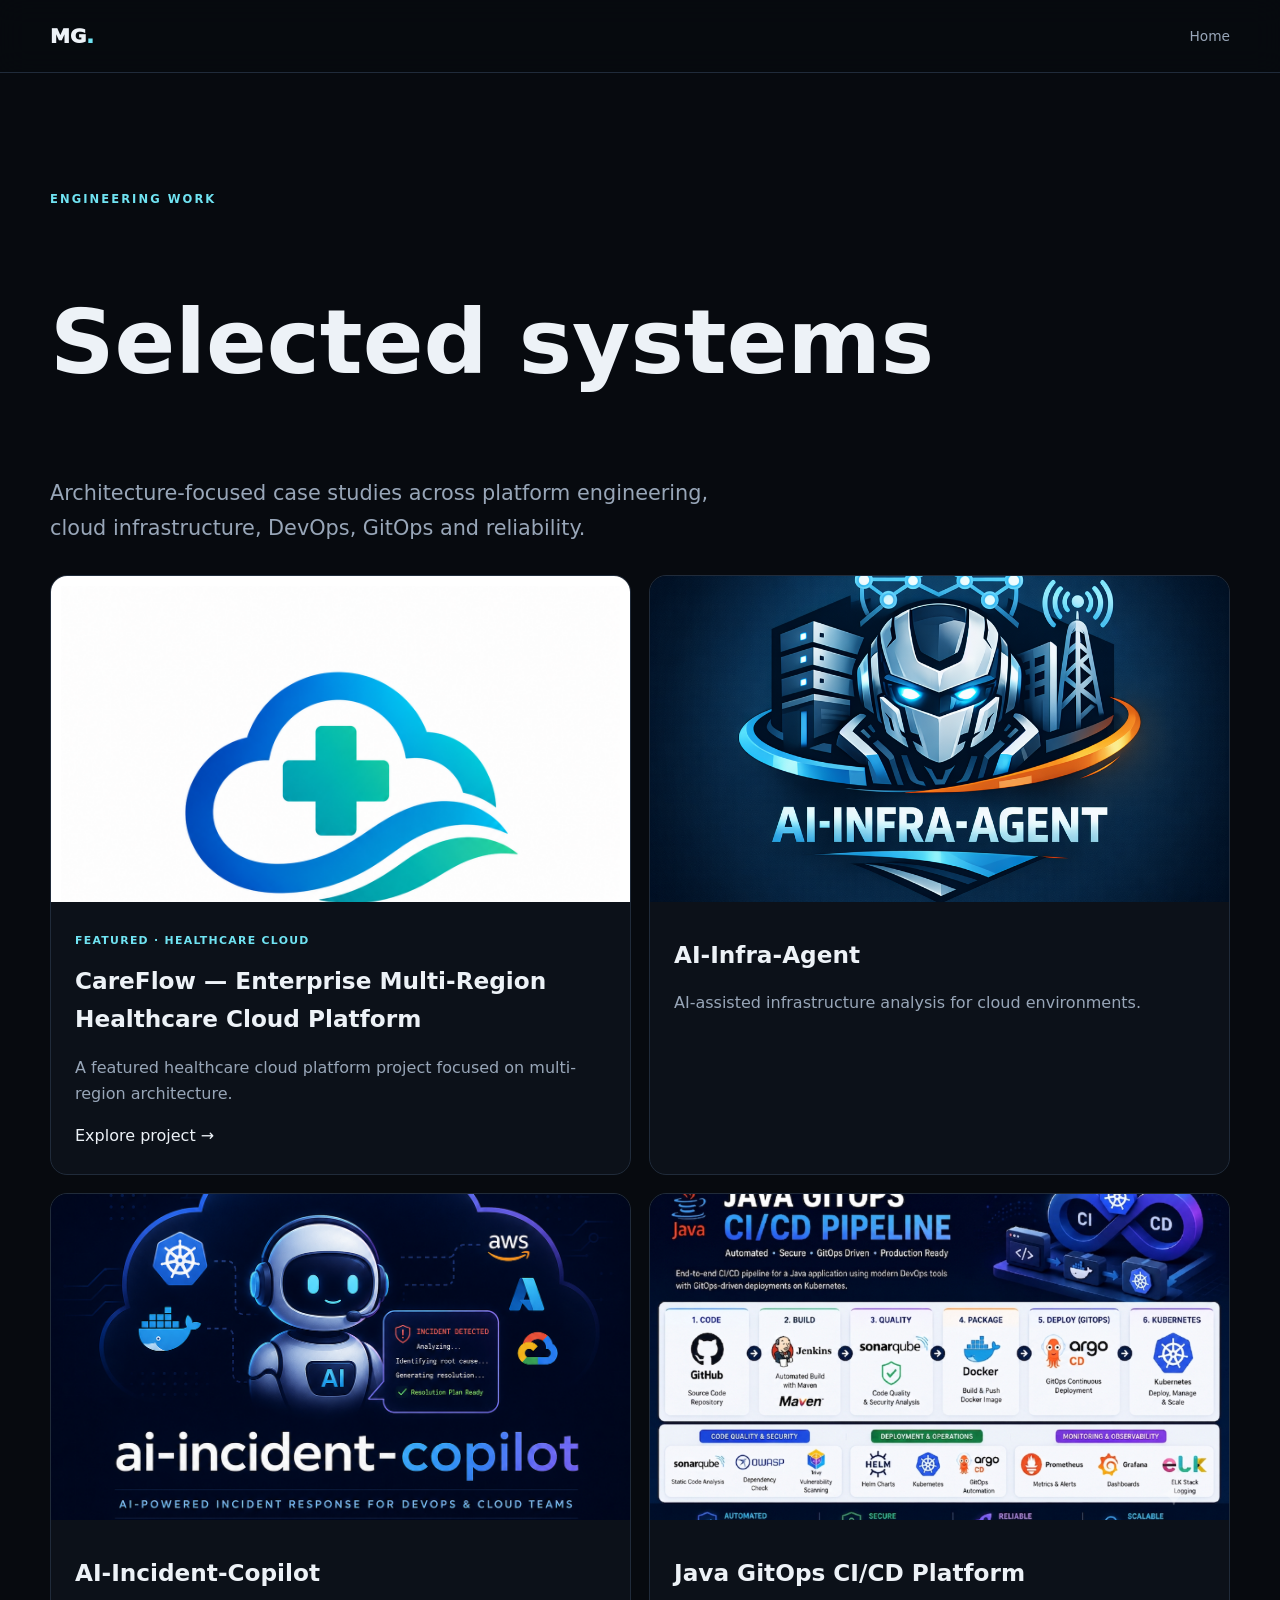
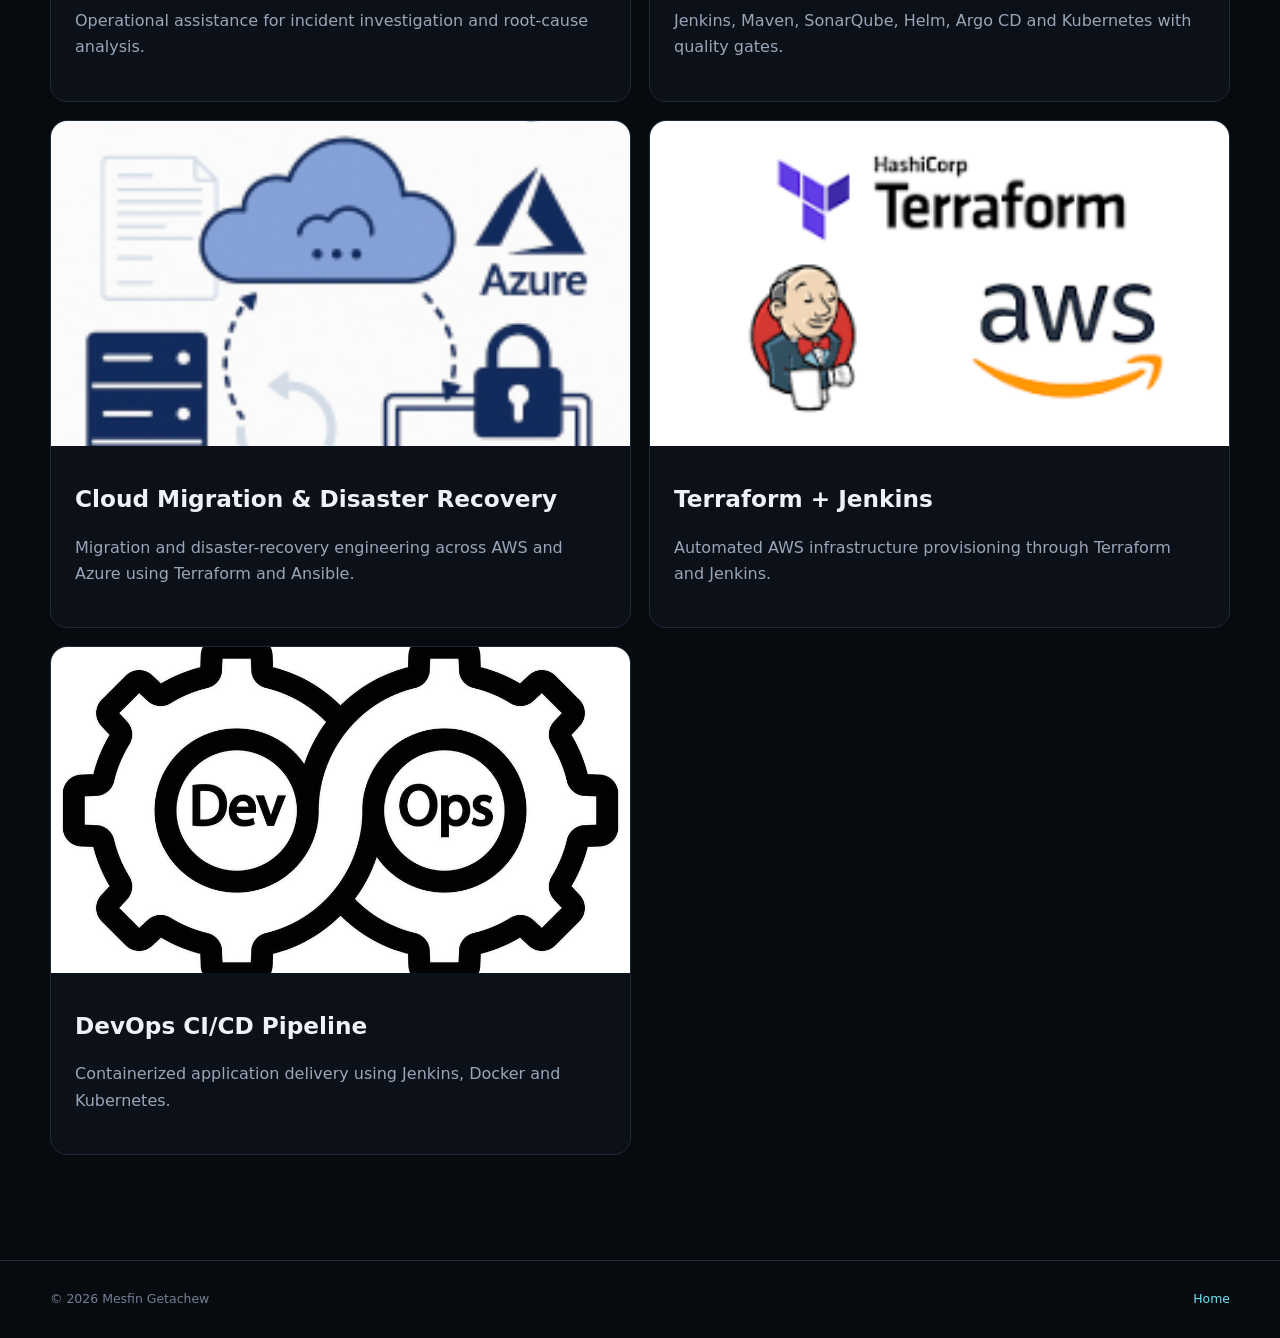
==== projects/index.html @ ab144a78 "Updated Portfolio" ====
<!doctype html><html lang="en"><head><meta charset="utf-8"><meta name="viewport" content="width=device-width,initial-scale=1"><title>Engineering Work | Mesfin Getachew</title><link rel="stylesheet" href="../assets/css/main.css"></head><body><header><div class="shell nav-wrap"><a class="brand" href="../index.html">MG<span>.</span></a><nav style="display:flex"><a href="../index.html">Home</a></nav></div></header><main class="section"><div class="shell"><p class="eyebrow">ENGINEERING WORK</p><h1 style="font-size:clamp(3rem,7vw,6rem)">Selected systems</h1><p class="lede">Architecture-focused case studies across platform engineering, cloud infrastructure, DevOps, GitOps and reliability.</p><div class="work-grid"><a class="work" href="careflow.html"><div class="work-img" style="background:#fff;display:grid;place-items:center;padding:10px"><img src="../assets/images/careflow-logo.png" alt="CareFlow healthcare cloud platform logo" style="object-fit:contain"></div><div class="work-body"><small>FEATURED · HEALTHCARE CLOUD</small><h3>CareFlow — Enterprise Multi-Region Healthcare Cloud Platform</h3><p>A featured healthcare cloud platform project focused on multi-region architecture.</p><span>Explore project →</span></div></a><a class="work" href="ai-infra-agent.html"><div class="work-img"><img src="../assets/images/ai-infra-agent.png" alt="AI-Infra-Agent"></div><div class="work-body"><h3>AI-Infra-Agent</h3><p>AI-assisted infrastructure analysis for cloud environments.</p></div></a><a class="work" href="ai-incident-copilot.html"><div class="work-img"><img src="../assets/images/ai-incident-copilot.png" alt="AI-Incident-Copilot"></div><div class="work-body"><h3>AI-Incident-Copilot</h3><p>Operational assistance for incident investigation and root-cause analysis.</p></div></a><a class="work" href="java-gitops.html"><div class="work-img"><img src="../assets/images/java-gitops-pipeline.png" alt="Java GitOps CI/CD Platform"></div><div class="work-body"><h3>Java GitOps CI/CD Platform</h3><p>Jenkins, Maven, SonarQube, Helm, Argo CD and Kubernetes with quality gates.</p></div></a><a class="work" href="cloud-migration-dr.html"><div class="work-img"><img src="../assets/images/cloud-migration.png" alt="Cloud Migration & Disaster Recovery"></div><div class="work-body"><h3>Cloud Migration & Disaster Recovery</h3><p>Migration and disaster-recovery engineering across AWS and Azure using Terraform and Ansible.</p></div></a><a class="work" href="terraform-jenkins.html"><div class="work-img"><img src="../assets/images/terraform-jenkins.png" alt="Terraform + Jenkins"></div><div class="work-body"><h3>Terraform + Jenkins</h3><p>Automated AWS infrastructure provisioning through Terraform and Jenkins.</p></div></a><a class="work" href="devops-cicd.html"><div class="work-img"><img src="../assets/images/devops-project.png" alt="DevOps CI/CD Pipeline"></div><div class="work-body"><h3>DevOps CI/CD Pipeline</h3><p>Containerized application delivery using Jenkins, Docker and Kubernetes.</p></div></a></div></div></main><footer><div class="shell"><span>© <span id="year"></span> Mesfin Getachew</span><a href="../index.html">Home</a></div></footer><script>document.getElementById('year').textContent=new Date().getFullYear()</script></body></html>
---- assets/css/main.css ----
*{box-sizing:border-box}html{scroll-behavior:smooth}body{margin:0;background:#070a0f;color:#edf2f7;font:16px/1.65 Inter,system-ui,sans-serif}a{color:inherit;text-decoration:none}.shell{width:min(1180px,calc(100% - 48px));margin:auto}.dark{background:#090e15;border-block:1px solid #131d29}header{position:sticky;top:0;z-index:10;background:rgba(7,10,15,.9);backdrop-filter:blur(14px);border-bottom:1px solid #202b3a}.nav-wrap{height:72px;display:flex;align-items:center;justify-content:space-between}.brand{font-weight:950;font-size:1.25rem}.brand span,.eyebrow,.work-body>a{color:#70e3f2}nav{display:flex;gap:25px;color:#98a6b8;font-size:.86rem}nav a:hover{color:#edf2f7}.menu{display:none;background:none;border:0;color:#fff;font-size:1.4rem}.hero{padding:105px 0 90px;background:radial-gradient(circle at 75% 30%,#70e3f218,transparent 33%)}.hero-grid{display:grid;grid-template-columns:1.1fr .9fr;gap:80px;align-items:center}.eyebrow{font-size:.72rem;letter-spacing:.18em;font-weight:900}.hero h1{font-size:clamp(3.5rem,7vw,6.6rem);line-height:.93;letter-spacing:-.065em;margin:17px 0 28px}.hero h1 em{color:#70e3f2;font-style:normal}.lede{font-size:1.3rem;color:#98a6b8;max-width:700px}.actions{display:flex;gap:10px;flex-wrap:wrap;margin:30px 0}.btn{display:inline-flex;padding:11px 16px;border:1px solid #202b3a;border-radius:10px;font-weight:850;font-size:.88rem}.btn:hover{border-color:#70e3f2;color:#70e3f2}.btn.primary{background:#70e3f2;color:#071015;border-color:#70e3f2}.chips,.tags{display:flex;flex-wrap:wrap;gap:7px}.chips span,.tags i{font-style:normal;font-size:.72rem;color:#98a6b8;border:1px solid #202b3a;border-radius:999px;padding:4px 9px}.hero-card{background:#0c1119;border:1px solid #202b3a;border-radius:22px;padding:18px}.portrait{aspect-ratio:1.4;background:#101722;border-radius:14px;overflow:hidden;display:grid;place-items:center}.portrait img{width:100%;height:100%;object-fit:cover}.terminal{margin-top:15px;background:#06090d;border:1px solid #202b3a;border-radius:11px;overflow:hidden;color:#718096;font-size:.7rem;padding:10px 13px}.terminal pre{color:#cbd5e1;overflow:auto;margin:12px 0 0}.proof{border-block:1px solid #202b3a;background:#090e15}.proof-grid{display:grid;grid-template-columns:repeat(4,1fr)}.proof-grid div{padding:22px 18px;border-right:1px solid #202b3a}.proof-grid strong{display:block;color:#70e3f2;font-size:1.35rem}.proof-grid span{color:#98a6b8;font-size:.76rem}.section{padding:105px 0}.section h2{font-size:clamp(2.3rem,4vw,3.7rem);line-height:1.03;letter-spacing:-.045em;margin:10px 0 35px}.split{display:grid;grid-template-columns:.95fr 1.05fr;gap:90px}.copy{color:#98a6b8}.lead{font-size:1.3rem;color:#edf2f7}.cap-grid{display:grid;grid-template-columns:repeat(3,1fr);gap:1px;background:#202b3a}.cap-grid article{background:#0c1119;padding:28px;min-height:210px}.cap-grid small,.credentials small,.work-body>small{color:#70e3f2;font-weight:900;letter-spacing:.12em;font-size:.68rem}.cap-grid h3{margin:20px 0 5px}.cap-grid p{margin:0}.cap-grid span{display:block;color:#98a6b8;font-size:.82rem;margin-top:12px}.title-row{display:flex;justify-content:space-between;align-items:end;gap:30px}.filters{display:flex;gap:7px;flex-wrap:wrap}.filters button{border:1px solid #202b3a;background:transparent;color:#98a6b8;border-radius:999px;padding:7px 12px;cursor:pointer}.filters button.active,.filters button:hover{background:#70e3f2;color:#071015;border-color:#70e3f2}.work-grid{display:grid;grid-template-columns:repeat(2,1fr);gap:18px;margin-top:30px}.work{background:#0c1119;border:1px solid #202b3a;border-radius:17px;overflow:hidden}.work-img{display:block;aspect-ratio:16/9;background:#0a1018;overflow:hidden}.work-img img{width:100%;height:100%;object-fit:cover;transition:.3s}.work-img:hover img{transform:scale(1.025)}.work-body{padding:24px}.work-body h3{font-size:1.45rem;margin:10px 0 7px}.work-body p{color:#98a6b8}.work-body>a{font-size:.84rem;font-weight:850}.note{color:#68778a;font-size:.74rem;margin-top:17px}.timeline{border-left:1px solid #202b3a}.timeline article{display:grid;grid-template-columns:190px 1fr;gap:45px;padding:0 0 55px 32px;position:relative}.timeline article:before{content:"";position:absolute;left:-5px;top:8px;width:9px;height:9px;border-radius:50%;background:#70e3f2}.timeline time{color:#70e3f2;font-size:.76rem;font-weight:850}.timeline h3{margin:0}.muted,.timeline li{color:#98a6b8}.credentials{display:grid;grid-template-columns:repeat(4,1fr);gap:14px}.credentials article{padding:22px;border:1px solid #202b3a;background:#0c1119;border-radius:13px}.credentials h3{font-size:1rem}.credentials p{color:#98a6b8;font-size:.83rem}.training{margin-top:15px;padding:16px 18px;border:1px solid #202b3a;border-radius:12px;color:#98a6b8;font-size:.83rem}.contact{padding-top:50px}.contact-box{padding:48px;border:1px solid #202b3a;border-radius:20px;background:linear-gradient(135deg,#101c2a,#0b1119);display:flex;align-items:center;justify-content:space-between;gap:30px}footer{border-top:1px solid #202b3a;padding:28px 0;color:#718096;font-size:.78rem}footer .shell{display:flex;justify-content:space-between}footer a{color:#70e3f2}@media(max-width:900px){.hero-grid,.split{grid-template-columns:1fr}.cap-grid,.credentials{grid-template-columns:1fr 1fr}.proof-grid{grid-template-columns:1fr 1fr}.proof-grid div:nth-child(2){border-right:0}.timeline article{grid-template-columns:1fr;gap:7px}}@media(max-width:680px){.shell{width:calc(100% - 34px)}nav{display:none;position:absolute;top:72px;left:0;right:0;padding:18px;background:#080d14;flex-direction:column;border-bottom:1px solid #202b3a}.menu{display:block}.hero{padding:75px 0}.hero h1{font-size:3.2rem}.section{padding:78px 0}.cap-grid,.credentials,.work-grid{grid-template-columns:1fr}.title-row{display:block}.filters{margin-top:20px}.contact-box{align-items:flex-start;flex-direction:column}footer .shell{flex-direction:column}}
/* Final platform-engineering polish */
.principles{display:grid;grid-template-columns:repeat(3,minmax(0,1fr));gap:1px;background:#202b3a}
.principles article{background:#0c1119;padding:25px;min-height:170px}
.principles span{color:#70e3f2;font-size:.72rem;font-weight:800;letter-spacing:.12em}
.principles h3{margin:16px 0 8px}.principles p{color:#98a6b8;font-size:.9rem;margin:0}
.architecture{background:#090e15;border-block:1px solid #202b3a}
.flow{display:grid;grid-template-columns:1fr auto 1fr auto 1fr auto 1fr auto 1fr;align-items:center;gap:10px;margin:38px 0 20px}
.flow>div{min-height:115px;padding:16px;border:1px solid #202b3a;background:#0c1119;border-radius:12px;display:flex;flex-direction:column;justify-content:center}
.flow b{color:#70e3f2;font-size:.72rem}.flow strong{margin-top:8px}.flow span{color:#98a6b8;font-size:.78rem;margin-top:4px}.flow i{color:#70e3f2;font-style:normal}
@media(max-width:900px){.principles{grid-template-columns:repeat(2,minmax(0,1fr))}.flow{grid-template-columns:1fr;gap:8px}.flow i{display:none}}
@media(max-width:620px){.principles{grid-template-columns:1fr}}
.work[hidden]{display:none!important}
@media(max-width:760px){.nav-wrap{position:relative}.nav-wrap .menu{display:inline-flex}.nav-wrap nav{display:none;position:absolute;top:100%;left:0;right:0;z-index:50;padding:18px;background:#0c1119;border:1px solid #202b3a;flex-direction:column;gap:16px}.nav-wrap nav.open{display:flex}}
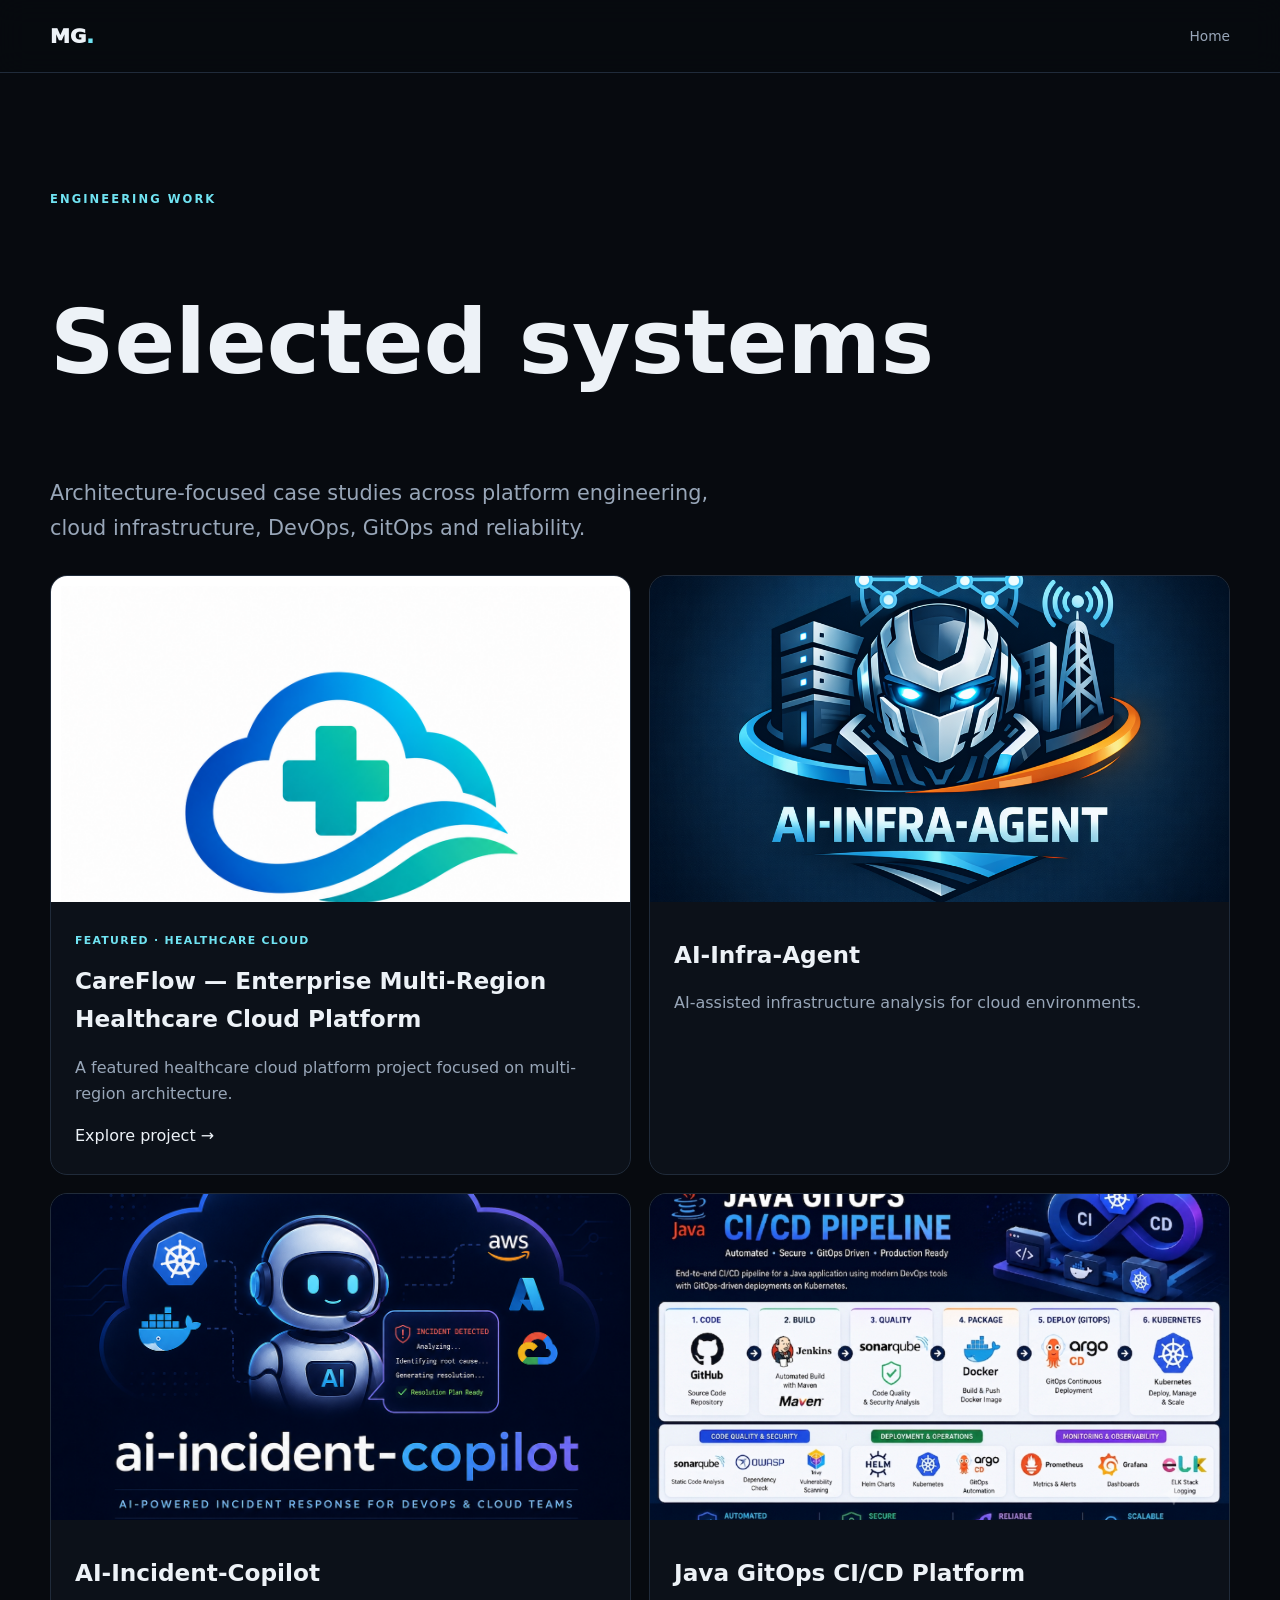
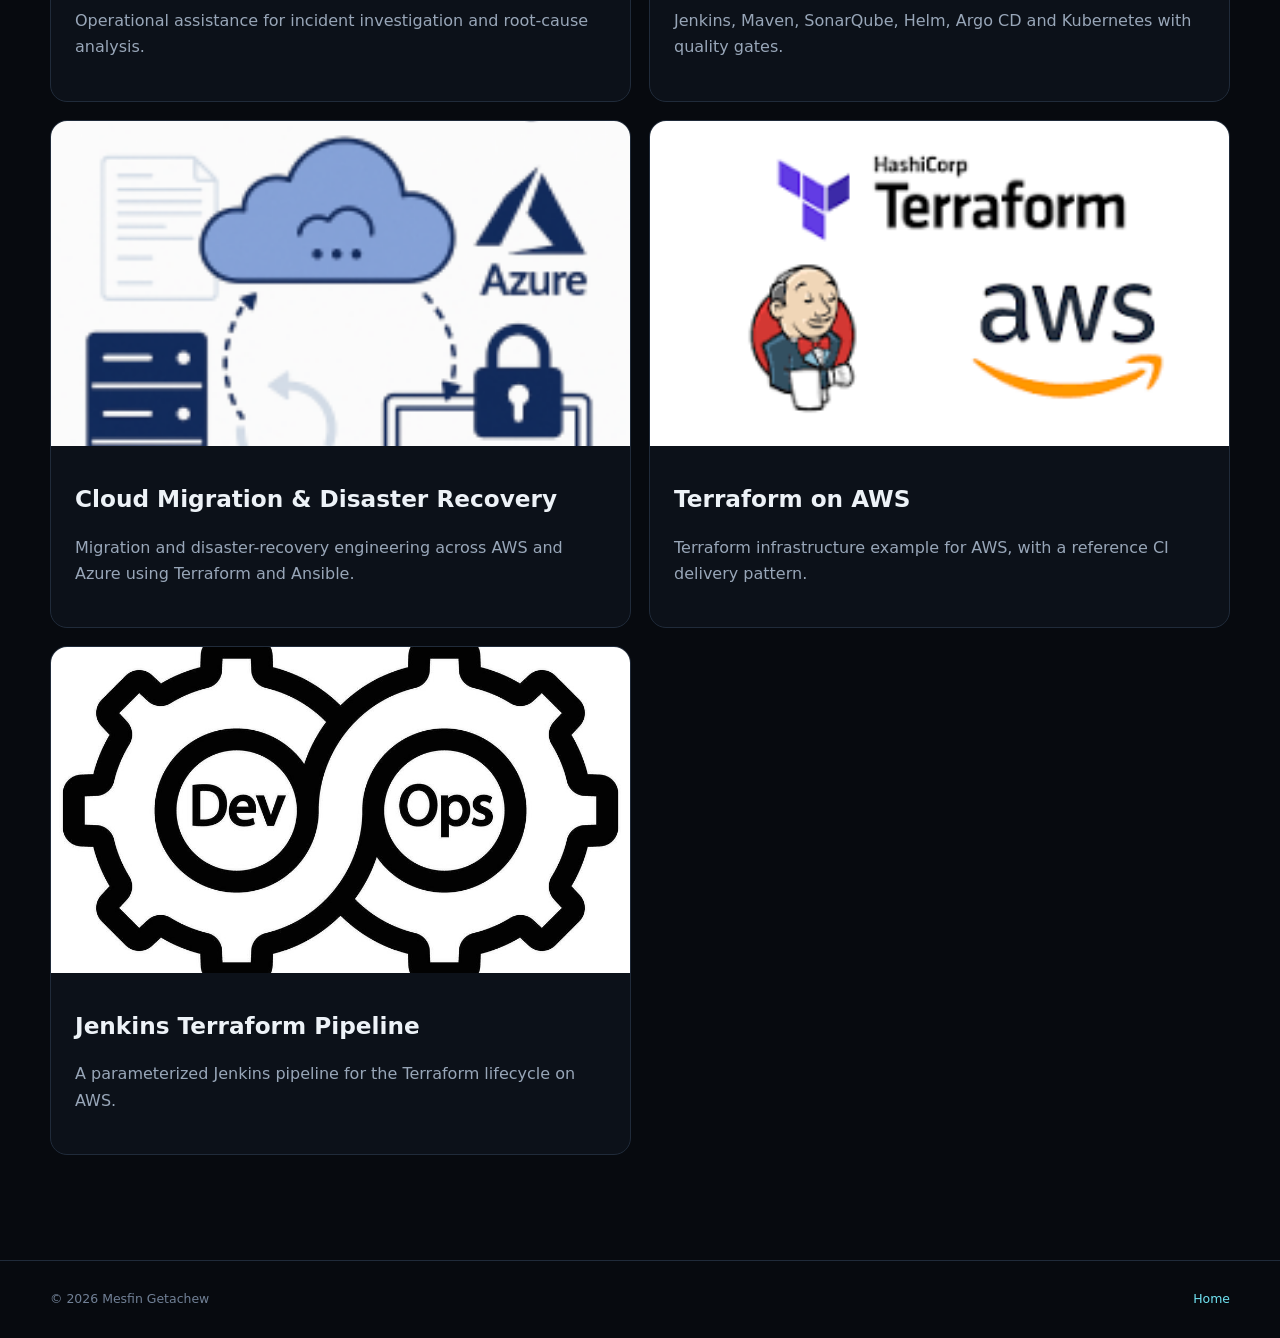
==== commit 1cfeb06a: "Rename Terraform and Jenkins projects to match what the source contains" ====
--- a/projects/index.html
+++ b/projects/index.html
@@ -1 +1 @@
-<!doctype html><html lang="en"><head><meta charset="utf-8"><meta name="viewport" content="width=device-width,initial-scale=1"><title>Engineering Work | Mesfin Getachew</title><link rel="stylesheet" href="../assets/css/main.css"></head><body><header><div class="shell nav-wrap"><a class="brand" href="../index.html">MG<span>.</span></a><nav style="display:flex"><a href="../index.html">Home</a></nav></div></header><main class="section"><div class="shell"><p class="eyebrow">ENGINEERING WORK</p><h1 style="font-size:clamp(3rem,7vw,6rem)">Selected systems</h1><p class="lede">Architecture-focused case studies across platform engineering, cloud infrastructure, DevOps, GitOps and reliability.</p><div class="work-grid"><a class="work" href="careflow.html"><div class="work-img" style="background:#fff;display:grid;place-items:center;padding:10px"><img src="../assets/images/careflow-logo.png" alt="CareFlow healthcare cloud platform logo" style="object-fit:contain"></div><div class="work-body"><small>FEATURED · HEALTHCARE CLOUD</small><h3>CareFlow — Enterprise Multi-Region Healthcare Cloud Platform</h3><p>A featured healthcare cloud platform project focused on multi-region architecture.</p><span>Explore project →</span></div></a><a class="work" href="ai-infra-agent.html"><div class="work-img"><img src="../assets/images/ai-infra-agent.png" alt="AI-Infra-Agent"></div><div class="work-body"><h3>AI-Infra-Agent</h3><p>AI-assisted infrastructure analysis for cloud environments.</p></div></a><a class="work" href="ai-incident-copilot.html"><div class="work-img"><img src="../assets/images/ai-incident-copilot.png" alt="AI-Incident-Copilot"></div><div class="work-body"><h3>AI-Incident-Copilot</h3><p>Operational assistance for incident investigation and root-cause analysis.</p></div></a><a class="work" href="java-gitops.html"><div class="work-img"><img src="../assets/images/java-gitops-pipeline.png" alt="Java GitOps CI/CD Platform"></div><div class="work-body"><h3>Java GitOps CI/CD Platform</h3><p>Jenkins, Maven, SonarQube, Helm, Argo CD and Kubernetes with quality gates.</p></div></a><a class="work" href="cloud-migration-dr.html"><div class="work-img"><img src="../assets/images/cloud-migration.png" alt="Cloud Migration & Disaster Recovery"></div><div class="work-body"><h3>Cloud Migration & Disaster Recovery</h3><p>Migration and disaster-recovery engineering across AWS and Azure using Terraform and Ansible.</p></div></a><a class="work" href="terraform-jenkins.html"><div class="work-img"><img src="../assets/images/terraform-jenkins.png" alt="Terraform + Jenkins"></div><div class="work-body"><h3>Terraform + Jenkins</h3><p>Automated AWS infrastructure provisioning through Terraform and Jenkins.</p></div></a><a class="work" href="devops-cicd.html"><div class="work-img"><img src="../assets/images/devops-project.png" alt="DevOps CI/CD Pipeline"></div><div class="work-body"><h3>DevOps CI/CD Pipeline</h3><p>Containerized application delivery using Jenkins, Docker and Kubernetes.</p></div></a></div></div></main><footer><div class="shell"><span>© <span id="year"></span> Mesfin Getachew</span><a href="../index.html">Home</a></div></footer><script>document.getElementById('year').textContent=new Date().getFullYear()</script></body></html>+<!doctype html><html lang="en"><head><meta charset="utf-8"><meta name="viewport" content="width=device-width,initial-scale=1"><title>Engineering Work | Mesfin Getachew</title><link rel="stylesheet" href="../assets/css/main.css"></head><body><header><div class="shell nav-wrap"><a class="brand" href="../index.html">MG<span>.</span></a><nav style="display:flex"><a href="../index.html">Home</a></nav></div></header><main class="section"><div class="shell"><p class="eyebrow">ENGINEERING WORK</p><h1 style="font-size:clamp(3rem,7vw,6rem)">Selected systems</h1><p class="lede">Architecture-focused case studies across platform engineering, cloud infrastructure, DevOps, GitOps and reliability.</p><div class="work-grid"><a class="work" href="careflow.html"><div class="work-img" style="background:#fff;display:grid;place-items:center;padding:10px"><img src="../assets/images/careflow-logo.png" alt="CareFlow healthcare cloud platform logo" style="object-fit:contain"></div><div class="work-body"><small>FEATURED · HEALTHCARE CLOUD</small><h3>CareFlow — Enterprise Multi-Region Healthcare Cloud Platform</h3><p>A featured healthcare cloud platform project focused on multi-region architecture.</p><span>Explore project →</span></div></a><a class="work" href="ai-infra-agent.html"><div class="work-img"><img src="../assets/images/ai-infra-agent.png" alt="AI-Infra-Agent"></div><div class="work-body"><h3>AI-Infra-Agent</h3><p>AI-assisted infrastructure analysis for cloud environments.</p></div></a><a class="work" href="ai-incident-copilot.html"><div class="work-img"><img src="../assets/images/ai-incident-copilot.png" alt="AI-Incident-Copilot"></div><div class="work-body"><h3>AI-Incident-Copilot</h3><p>Operational assistance for incident investigation and root-cause analysis.</p></div></a><a class="work" href="java-gitops.html"><div class="work-img"><img src="../assets/images/java-gitops-pipeline.png" alt="Java GitOps CI/CD Platform"></div><div class="work-body"><h3>Java GitOps CI/CD Platform</h3><p>Jenkins, Maven, SonarQube, Helm, Argo CD and Kubernetes with quality gates.</p></div></a><a class="work" href="cloud-migration-dr.html"><div class="work-img"><img src="../assets/images/cloud-migration.png" alt="Cloud Migration & Disaster Recovery"></div><div class="work-body"><h3>Cloud Migration & Disaster Recovery</h3><p>Migration and disaster-recovery engineering across AWS and Azure using Terraform and Ansible.</p></div></a><a class="work" href="terraform-jenkins.html"><div class="work-img"><img src="../assets/images/terraform-jenkins.png" alt="Terraform on AWS"></div><div class="work-body"><h3>Terraform on AWS</h3><p>Terraform infrastructure example for AWS, with a reference CI delivery pattern.</p></div></a><a class="work" href="devops-cicd.html"><div class="work-img"><img src="../assets/images/devops-project.png" alt="Jenkins Terraform Pipeline"></div><div class="work-body"><h3>Jenkins Terraform Pipeline</h3><p>A parameterized Jenkins pipeline for the Terraform lifecycle on AWS.</p></div></a></div></div></main><footer><div class="shell"><span>© <span id="year"></span> Mesfin Getachew</span><a href="../index.html">Home</a></div></footer><script>document.getElementById('year').textContent=new Date().getFullYear()</script></body></html>
--- a/assets/css/main.css
+++ b/assets/css/main.css
@@ -12,3 +12,43 @@
 @media(max-width:620px){.principles{grid-template-columns:1fr}}
 .work[hidden]{display:none!important}
 @media(max-width:760px){.nav-wrap{position:relative}.nav-wrap .menu{display:inline-flex}.nav-wrap nav{display:none;position:absolute;top:100%;left:0;right:0;z-index:50;padding:18px;background:#0c1119;border:1px solid #202b3a;flex-direction:column;gap:16px}.nav-wrap nav.open{display:flex}}
+
+/* Accessibility and portfolio refresh */
+.skip-link{position:absolute;left:16px;top:-100px;z-index:1000;padding:10px 14px;background:#70e3f2;color:#071015;border-radius:8px;font-weight:800}
+.skip-link:focus{top:12px}
+:focus-visible{outline:3px solid #70e3f2;outline-offset:4px}
+.evidence{background:#070a0f}
+.evidence-intro{max-width:780px;font-size:1.05rem}
+.evidence-grid{display:grid;grid-template-columns:repeat(3,minmax(0,1fr));gap:16px;margin-top:28px}
+.evidence-grid article{padding:25px;border:1px solid #202b3a;border-radius:14px;background:#0c1119}
+.evidence-grid article span{color:#70e3f2;font-size:.7rem;font-weight:900;letter-spacing:.12em}
+.evidence-grid h3{margin:14px 0 8px}
+.evidence-grid p,.evidence-note{color:#98a6b8;font-size:.9rem}
+.evidence-note{margin-top:20px;font-size:.8rem}
+@media(max-width:760px){.evidence-grid{grid-template-columns:1fr}}
+@media(prefers-reduced-motion:reduce){html{scroll-behavior:auto}*,*::before,*::after{animation-duration:.01ms!important;animation-iteration-count:1!important;transition-duration:.01ms!important}}
+
+
+/* Consistent project identity artwork: vector-first, centered, responsive and legible */
+.project-brand-frame{
+  display:grid;
+  place-items:center;
+  padding:clamp(14px,3vw,28px);
+  background:
+    radial-gradient(ellipse at 78% 12%,rgba(112,227,242,.07),transparent 42%),
+    linear-gradient(145deg,#0d1520,#080c12);
+}
+.project-brand-frame img{
+  display:block;
+  width:100%;
+  height:100%;
+  max-height:230px;
+  object-fit:contain!important;
+  object-position:center;
+  transition:none;
+}
+.project-brand-frame:hover img{transform:none}
+@media(max-width:680px){
+  .project-brand-frame{padding:14px}
+  .project-brand-frame img{max-height:180px}
+}
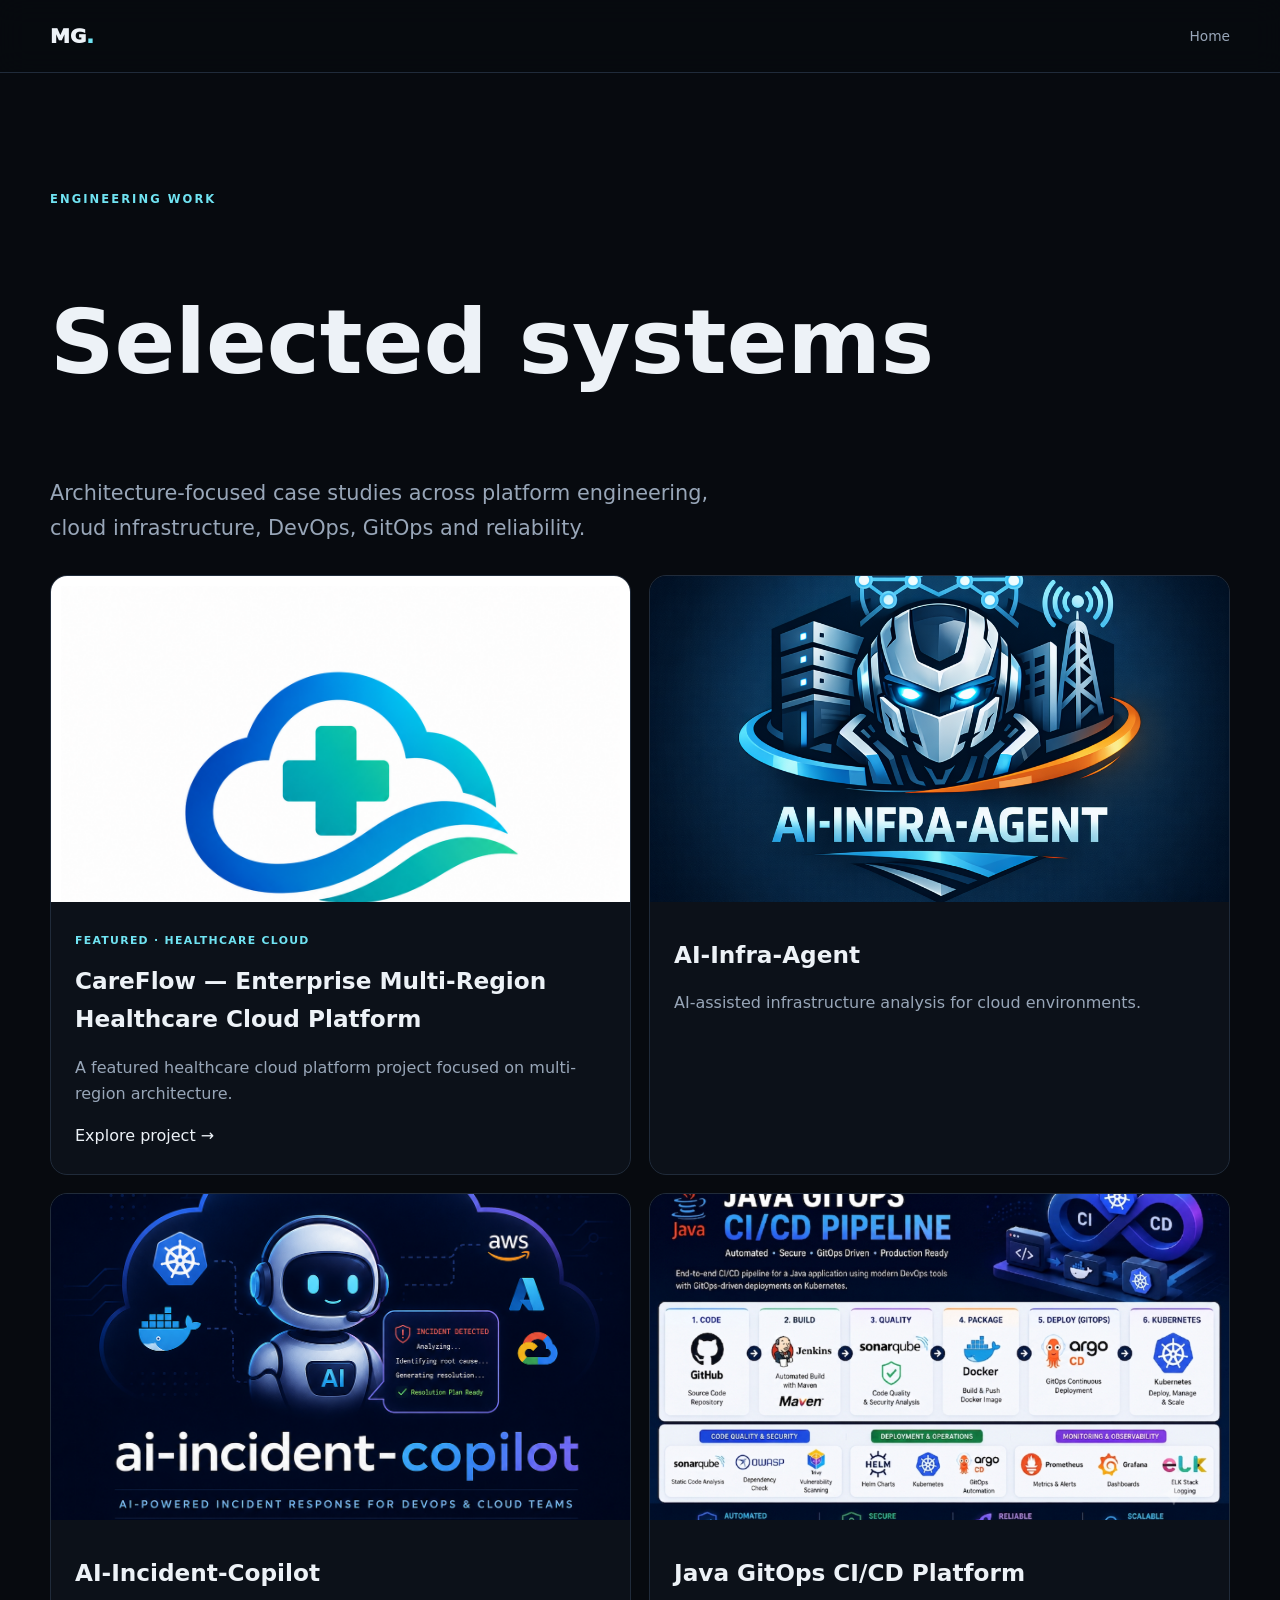
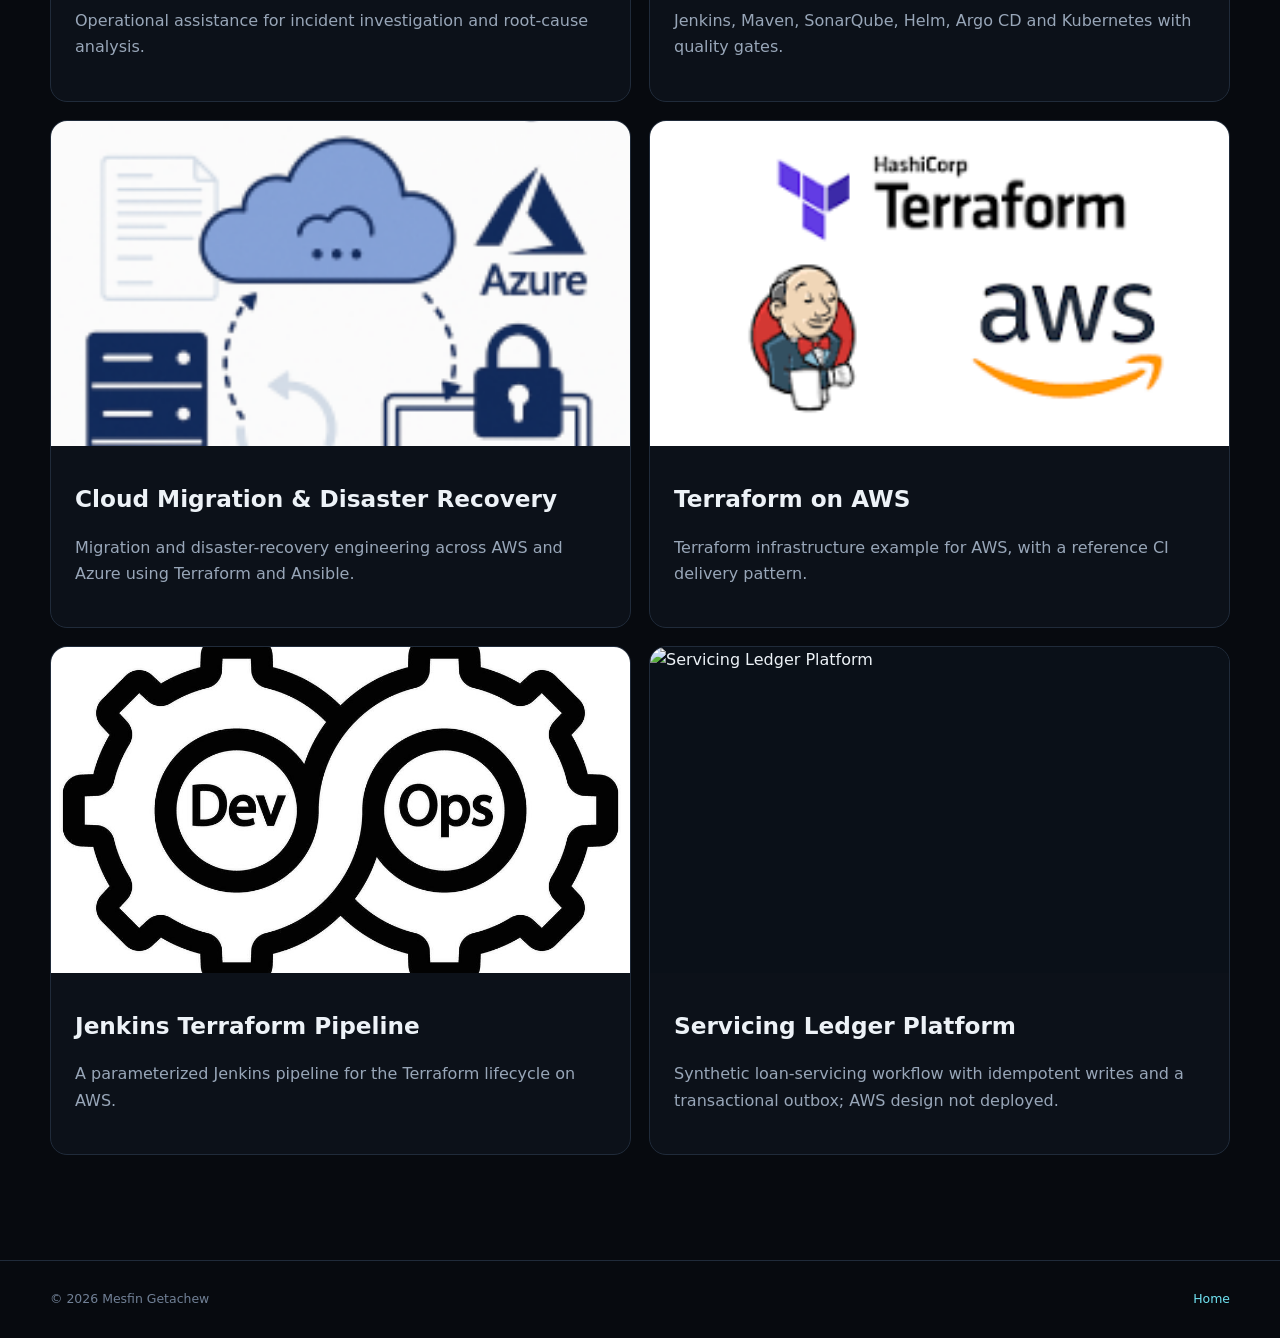
==== commit 94ab5a79: "Feature Servicing Ledger Platform on the home page, projects listing, verifier and README" ====
--- a/projects/index.html
+++ b/projects/index.html
@@ -1 +1 @@
-<!doctype html><html lang="en"><head><meta charset="utf-8"><meta name="viewport" content="width=device-width,initial-scale=1"><title>Engineering Work | Mesfin Getachew</title><link rel="stylesheet" href="../assets/css/main.css"></head><body><header><div class="shell nav-wrap"><a class="brand" href="../index.html">MG<span>.</span></a><nav style="display:flex"><a href="../index.html">Home</a></nav></div></header><main class="section"><div class="shell"><p class="eyebrow">ENGINEERING WORK</p><h1 style="font-size:clamp(3rem,7vw,6rem)">Selected systems</h1><p class="lede">Architecture-focused case studies across platform engineering, cloud infrastructure, DevOps, GitOps and reliability.</p><div class="work-grid"><a class="work" href="careflow.html"><div class="work-img" style="background:#fff;display:grid;place-items:center;padding:10px"><img src="../assets/images/careflow-logo.png" alt="CareFlow healthcare cloud platform logo" style="object-fit:contain"></div><div class="work-body"><small>FEATURED · HEALTHCARE CLOUD</small><h3>CareFlow — Enterprise Multi-Region Healthcare Cloud Platform</h3><p>A featured healthcare cloud platform project focused on multi-region architecture.</p><span>Explore project →</span></div></a><a class="work" href="ai-infra-agent.html"><div class="work-img"><img src="../assets/images/ai-infra-agent.png" alt="AI-Infra-Agent"></div><div class="work-body"><h3>AI-Infra-Agent</h3><p>AI-assisted infrastructure analysis for cloud environments.</p></div></a><a class="work" href="ai-incident-copilot.html"><div class="work-img"><img src="../assets/images/ai-incident-copilot.png" alt="AI-Incident-Copilot"></div><div class="work-body"><h3>AI-Incident-Copilot</h3><p>Operational assistance for incident investigation and root-cause analysis.</p></div></a><a class="work" href="java-gitops.html"><div class="work-img"><img src="../assets/images/java-gitops-pipeline.png" alt="Java GitOps CI/CD Platform"></div><div class="work-body"><h3>Java GitOps CI/CD Platform</h3><p>Jenkins, Maven, SonarQube, Helm, Argo CD and Kubernetes with quality gates.</p></div></a><a class="work" href="cloud-migration-dr.html"><div class="work-img"><img src="../assets/images/cloud-migration.png" alt="Cloud Migration & Disaster Recovery"></div><div class="work-body"><h3>Cloud Migration & Disaster Recovery</h3><p>Migration and disaster-recovery engineering across AWS and Azure using Terraform and Ansible.</p></div></a><a class="work" href="terraform-jenkins.html"><div class="work-img"><img src="../assets/images/terraform-jenkins.png" alt="Terraform on AWS"></div><div class="work-body"><h3>Terraform on AWS</h3><p>Terraform infrastructure example for AWS, with a reference CI delivery pattern.</p></div></a><a class="work" href="devops-cicd.html"><div class="work-img"><img src="../assets/images/devops-project.png" alt="Jenkins Terraform Pipeline"></div><div class="work-body"><h3>Jenkins Terraform Pipeline</h3><p>A parameterized Jenkins pipeline for the Terraform lifecycle on AWS.</p></div></a></div></div></main><footer><div class="shell"><span>© <span id="year"></span> Mesfin Getachew</span><a href="../index.html">Home</a></div></footer><script>document.getElementById('year').textContent=new Date().getFullYear()</script></body></html>+<!doctype html><html lang="en"><head><meta charset="utf-8"><meta name="viewport" content="width=device-width,initial-scale=1"><meta name="description" content="Architecture-focused case studies across platform engineering, cloud infrastructure, DevOps, GitOps and reliability."><title>Engineering Work | Mesfin Getachew</title><link rel="icon" href="../assets/images/favicon.svg" type="image/svg+xml"><link rel="stylesheet" href="../assets/css/main.css"></head><body><header><div class="shell nav-wrap"><a class="brand" href="../index.html">MG<span>.</span></a><nav style="display:flex"><a href="../index.html">Home</a></nav></div></header><main class="section"><div class="shell"><p class="eyebrow">ENGINEERING WORK</p><h1 style="font-size:clamp(3rem,7vw,6rem)">Selected systems</h1><p class="lede">Architecture-focused case studies across platform engineering, cloud infrastructure, DevOps, GitOps and reliability.</p><div class="work-grid"><a class="work" href="careflow.html"><div class="work-img" style="background:#fff;display:grid;place-items:center;padding:10px"><img src="../assets/images/careflow-logo.png" alt="CareFlow healthcare cloud platform logo" style="object-fit:contain"></div><div class="work-body"><small>FEATURED · HEALTHCARE CLOUD</small><h3>CareFlow — Enterprise Multi-Region Healthcare Cloud Platform</h3><p>A featured healthcare cloud platform project focused on multi-region architecture.</p><span>Explore project →</span></div></a><a class="work" href="ai-infra-agent.html"><div class="work-img"><img src="../assets/images/ai-infra-agent.png" alt="AI-Infra-Agent"></div><div class="work-body"><h3>AI-Infra-Agent</h3><p>AI-assisted infrastructure analysis for cloud environments.</p></div></a><a class="work" href="ai-incident-copilot.html"><div class="work-img"><img src="../assets/images/ai-incident-copilot.png" alt="AI-Incident-Copilot"></div><div class="work-body"><h3>AI-Incident-Copilot</h3><p>Operational assistance for incident investigation and root-cause analysis.</p></div></a><a class="work" href="java-gitops.html"><div class="work-img"><img src="../assets/images/java-gitops-pipeline.png" alt="Java GitOps CI/CD Platform"></div><div class="work-body"><h3>Java GitOps CI/CD Platform</h3><p>Jenkins, Maven, SonarQube, Helm, Argo CD and Kubernetes with quality gates.</p></div></a><a class="work" href="cloud-migration-dr.html"><div class="work-img"><img src="../assets/images/cloud-migration.png" alt="Cloud Migration &amp; Disaster Recovery"></div><div class="work-body"><h3>Cloud Migration &amp; Disaster Recovery</h3><p>Migration and disaster-recovery engineering across AWS and Azure using Terraform and Ansible.</p></div></a><a class="work" href="terraform-jenkins.html"><div class="work-img"><img src="../assets/images/terraform-jenkins.png" alt="Terraform on AWS"></div><div class="work-body"><h3>Terraform on AWS</h3><p>Terraform infrastructure example for AWS, with a reference CI delivery pattern.</p></div></a><a class="work" href="devops-cicd.html"><div class="work-img"><img src="../assets/images/devops-project.png" alt="Jenkins Terraform Pipeline"></div><div class="work-body"><h3>Jenkins Terraform Pipeline</h3><p>A parameterized Jenkins pipeline for the Terraform lifecycle on AWS.</p></div></a><a class="work" href="servicing-ledger-platform.html"><div class="work-img"><img src="../assets/images/servicing-ledger-brand.svg" alt="Servicing Ledger Platform"></div><div class="work-body"><h3>Servicing Ledger Platform</h3><p>Synthetic loan-servicing workflow with idempotent writes and a transactional outbox; AWS design not deployed.</p></div></a></div></div></main><footer><div class="shell"><span>© <span id="year">2026</span> Mesfin Getachew</span><a href="../index.html">Home</a></div></footer><script>document.getElementById('year').textContent=new Date().getFullYear()</script></body></html>
--- a/assets/css/main.css
+++ b/assets/css/main.css
@@ -1,4 +1,4 @@
-*{box-sizing:border-box}html{scroll-behavior:smooth}body{margin:0;background:#070a0f;color:#edf2f7;font:16px/1.65 Inter,system-ui,sans-serif}a{color:inherit;text-decoration:none}.shell{width:min(1180px,calc(100% - 48px));margin:auto}.dark{background:#090e15;border-block:1px solid #131d29}header{position:sticky;top:0;z-index:10;background:rgba(7,10,15,.9);backdrop-filter:blur(14px);border-bottom:1px solid #202b3a}.nav-wrap{height:72px;display:flex;align-items:center;justify-content:space-between}.brand{font-weight:950;font-size:1.25rem}.brand span,.eyebrow,.work-body>a{color:#70e3f2}nav{display:flex;gap:25px;color:#98a6b8;font-size:.86rem}nav a:hover{color:#edf2f7}.menu{display:none;background:none;border:0;color:#fff;font-size:1.4rem}.hero{padding:105px 0 90px;background:radial-gradient(circle at 75% 30%,#70e3f218,transparent 33%)}.hero-grid{display:grid;grid-template-columns:1.1fr .9fr;gap:80px;align-items:center}.eyebrow{font-size:.72rem;letter-spacing:.18em;font-weight:900}.hero h1{font-size:clamp(3.5rem,7vw,6.6rem);line-height:.93;letter-spacing:-.065em;margin:17px 0 28px}.hero h1 em{color:#70e3f2;font-style:normal}.lede{font-size:1.3rem;color:#98a6b8;max-width:700px}.actions{display:flex;gap:10px;flex-wrap:wrap;margin:30px 0}.btn{display:inline-flex;padding:11px 16px;border:1px solid #202b3a;border-radius:10px;font-weight:850;font-size:.88rem}.btn:hover{border-color:#70e3f2;color:#70e3f2}.btn.primary{background:#70e3f2;color:#071015;border-color:#70e3f2}.chips,.tags{display:flex;flex-wrap:wrap;gap:7px}.chips span,.tags i{font-style:normal;font-size:.72rem;color:#98a6b8;border:1px solid #202b3a;border-radius:999px;padding:4px 9px}.hero-card{background:#0c1119;border:1px solid #202b3a;border-radius:22px;padding:18px}.portrait{aspect-ratio:1.4;background:#101722;border-radius:14px;overflow:hidden;display:grid;place-items:center}.portrait img{width:100%;height:100%;object-fit:cover}.terminal{margin-top:15px;background:#06090d;border:1px solid #202b3a;border-radius:11px;overflow:hidden;color:#718096;font-size:.7rem;padding:10px 13px}.terminal pre{color:#cbd5e1;overflow:auto;margin:12px 0 0}.proof{border-block:1px solid #202b3a;background:#090e15}.proof-grid{display:grid;grid-template-columns:repeat(4,1fr)}.proof-grid div{padding:22px 18px;border-right:1px solid #202b3a}.proof-grid strong{display:block;color:#70e3f2;font-size:1.35rem}.proof-grid span{color:#98a6b8;font-size:.76rem}.section{padding:105px 0}.section h2{font-size:clamp(2.3rem,4vw,3.7rem);line-height:1.03;letter-spacing:-.045em;margin:10px 0 35px}.split{display:grid;grid-template-columns:.95fr 1.05fr;gap:90px}.copy{color:#98a6b8}.lead{font-size:1.3rem;color:#edf2f7}.cap-grid{display:grid;grid-template-columns:repeat(3,1fr);gap:1px;background:#202b3a}.cap-grid article{background:#0c1119;padding:28px;min-height:210px}.cap-grid small,.credentials small,.work-body>small{color:#70e3f2;font-weight:900;letter-spacing:.12em;font-size:.68rem}.cap-grid h3{margin:20px 0 5px}.cap-grid p{margin:0}.cap-grid span{display:block;color:#98a6b8;font-size:.82rem;margin-top:12px}.title-row{display:flex;justify-content:space-between;align-items:end;gap:30px}.filters{display:flex;gap:7px;flex-wrap:wrap}.filters button{border:1px solid #202b3a;background:transparent;color:#98a6b8;border-radius:999px;padding:7px 12px;cursor:pointer}.filters button.active,.filters button:hover{background:#70e3f2;color:#071015;border-color:#70e3f2}.work-grid{display:grid;grid-template-columns:repeat(2,1fr);gap:18px;margin-top:30px}.work{background:#0c1119;border:1px solid #202b3a;border-radius:17px;overflow:hidden}.work-img{display:block;aspect-ratio:16/9;background:#0a1018;overflow:hidden}.work-img img{width:100%;height:100%;object-fit:cover;transition:.3s}.work-img:hover img{transform:scale(1.025)}.work-body{padding:24px}.work-body h3{font-size:1.45rem;margin:10px 0 7px}.work-body p{color:#98a6b8}.work-body>a{font-size:.84rem;font-weight:850}.note{color:#68778a;font-size:.74rem;margin-top:17px}.timeline{border-left:1px solid #202b3a}.timeline article{display:grid;grid-template-columns:190px 1fr;gap:45px;padding:0 0 55px 32px;position:relative}.timeline article:before{content:"";position:absolute;left:-5px;top:8px;width:9px;height:9px;border-radius:50%;background:#70e3f2}.timeline time{color:#70e3f2;font-size:.76rem;font-weight:850}.timeline h3{margin:0}.muted,.timeline li{color:#98a6b8}.credentials{display:grid;grid-template-columns:repeat(4,1fr);gap:14px}.credentials article{padding:22px;border:1px solid #202b3a;background:#0c1119;border-radius:13px}.credentials h3{font-size:1rem}.credentials p{color:#98a6b8;font-size:.83rem}.training{margin-top:15px;padding:16px 18px;border:1px solid #202b3a;border-radius:12px;color:#98a6b8;font-size:.83rem}.contact{padding-top:50px}.contact-box{padding:48px;border:1px solid #202b3a;border-radius:20px;background:linear-gradient(135deg,#101c2a,#0b1119);display:flex;align-items:center;justify-content:space-between;gap:30px}footer{border-top:1px solid #202b3a;padding:28px 0;color:#718096;font-size:.78rem}footer .shell{display:flex;justify-content:space-between}footer a{color:#70e3f2}@media(max-width:900px){.hero-grid,.split{grid-template-columns:1fr}.cap-grid,.credentials{grid-template-columns:1fr 1fr}.proof-grid{grid-template-columns:1fr 1fr}.proof-grid div:nth-child(2){border-right:0}.timeline article{grid-template-columns:1fr;gap:7px}}@media(max-width:680px){.shell{width:calc(100% - 34px)}nav{display:none;position:absolute;top:72px;left:0;right:0;padding:18px;background:#080d14;flex-direction:column;border-bottom:1px solid #202b3a}.menu{display:block}.hero{padding:75px 0}.hero h1{font-size:3.2rem}.section{padding:78px 0}.cap-grid,.credentials,.work-grid{grid-template-columns:1fr}.title-row{display:block}.filters{margin-top:20px}.contact-box{align-items:flex-start;flex-direction:column}footer .shell{flex-direction:column}}
+*{box-sizing:border-box}html{scroll-behavior:smooth}body{margin:0;background:#070a0f;color:#edf2f7;font:16px/1.65 Inter,system-ui,sans-serif}a{color:inherit;text-decoration:none}.shell{width:min(1180px,calc(100% - 48px));margin:auto}.dark{background:#090e15;border-block:1px solid #131d29}header{position:sticky;top:0;z-index:10;background:rgba(7,10,15,.9);backdrop-filter:blur(14px);border-bottom:1px solid #202b3a}.nav-wrap{height:72px;display:flex;align-items:center;justify-content:space-between}.brand{font-weight:950;font-size:1.25rem}.brand span,.eyebrow,.work-body>a{color:#70e3f2}nav{display:flex;gap:25px;color:#98a6b8;font-size:.86rem}nav a:hover{color:#edf2f7}.menu{display:none;background:none;border:0;color:#fff;font-size:1.4rem}.hero{padding:105px 0 90px;background:radial-gradient(circle at 75% 30%,#70e3f218,transparent 33%)}.hero-grid{display:grid;grid-template-columns:1.1fr .9fr;gap:80px;align-items:center}.eyebrow{font-size:.72rem;letter-spacing:.18em;font-weight:900}.hero h1{font-size:clamp(3.5rem,7vw,6.6rem);line-height:.93;letter-spacing:-.065em;margin:17px 0 28px}.hero h1 em{color:#70e3f2;font-style:normal}.lede{font-size:1.3rem;color:#98a6b8;max-width:700px}.actions{display:flex;gap:10px;flex-wrap:wrap;margin:30px 0}.btn{display:inline-flex;padding:11px 16px;border:1px solid #202b3a;border-radius:10px;font-weight:850;font-size:.88rem}.btn:hover{border-color:#70e3f2;color:#70e3f2}.btn.primary{background:#70e3f2;color:#071015;border-color:#70e3f2}.chips,.tags{display:flex;flex-wrap:wrap;gap:7px}.chips span,.tags i{font-style:normal;font-size:.72rem;color:#98a6b8;border:1px solid #202b3a;border-radius:999px;padding:4px 9px}.hero-card{background:#0c1119;border:1px solid #202b3a;border-radius:22px;padding:18px}.portrait{aspect-ratio:1.4;background:#101722;border-radius:14px;overflow:hidden;display:grid;place-items:center}.portrait img{width:100%;height:100%;object-fit:cover}.terminal{margin-top:15px;background:#06090d;border:1px solid #202b3a;border-radius:11px;overflow:hidden;color:#718096;font-size:.7rem;padding:10px 13px}.terminal pre{color:#cbd5e1;overflow:auto;margin:12px 0 0}.proof{border-block:1px solid #202b3a;background:#090e15}.proof-grid{display:grid;grid-template-columns:repeat(4,1fr)}.proof-grid div{padding:22px 18px;border-right:1px solid #202b3a}.proof-grid strong{display:block;color:#70e3f2;font-size:1.35rem}.proof-grid span{color:#98a6b8;font-size:.76rem}.section{padding:105px 0}.section h2{font-size:clamp(2.3rem,4vw,3.7rem);line-height:1.03;letter-spacing:-.045em;margin:10px 0 35px}.split{display:grid;grid-template-columns:.95fr 1.05fr;gap:90px}.copy{color:#98a6b8}.lead{font-size:1.3rem;color:#edf2f7}.cap-grid{display:grid;grid-template-columns:repeat(3,1fr);gap:1px;background:#202b3a}.cap-grid article{background:#0c1119;padding:28px;min-height:210px}.cap-grid small,.credentials small,.work-body>small{color:#70e3f2;font-weight:900;letter-spacing:.12em;font-size:.68rem}.cap-grid h3{margin:20px 0 5px}.cap-grid p{margin:0}.cap-grid span{display:block;color:#98a6b8;font-size:.82rem;margin-top:12px}.title-row{display:flex;justify-content:space-between;align-items:end;gap:30px}.filters{display:flex;gap:7px;flex-wrap:wrap}.filters button{border:1px solid #202b3a;background:transparent;color:#98a6b8;border-radius:999px;padding:7px 12px;cursor:pointer}.filters button.active,.filters button:hover{background:#70e3f2;color:#071015;border-color:#70e3f2}.work-grid{display:grid;grid-template-columns:repeat(2,1fr);gap:18px;margin-top:30px}.work{background:#0c1119;border:1px solid #202b3a;border-radius:17px;overflow:hidden}.work-img{display:block;aspect-ratio:16/9;background:#0a1018;overflow:hidden}.work-img img{width:100%;height:100%;object-fit:cover;transition:.3s}.work-img:hover img{transform:scale(1.025)}.work-body{padding:24px}.work-body h3{font-size:1.45rem;margin:10px 0 7px}.work-body p{color:#98a6b8}.work-body>a{font-size:.84rem;font-weight:850}.note{color:#8392a6;font-size:.74rem;margin-top:17px}.timeline{border-left:1px solid #202b3a}.timeline article{display:grid;grid-template-columns:190px 1fr;gap:45px;padding:0 0 55px 32px;position:relative}.timeline article:before{content:"";position:absolute;left:-5px;top:8px;width:9px;height:9px;border-radius:50%;background:#70e3f2}.timeline time{color:#70e3f2;font-size:.76rem;font-weight:850}.timeline h3{margin:0}.muted,.timeline li{color:#98a6b8}.credentials{display:grid;grid-template-columns:repeat(4,1fr);gap:14px}.credentials article{padding:22px;border:1px solid #202b3a;background:#0c1119;border-radius:13px}.credentials h3{font-size:1rem}.credentials p{color:#98a6b8;font-size:.83rem}.training{margin-top:15px;padding:16px 18px;border:1px solid #202b3a;border-radius:12px;color:#98a6b8;font-size:.83rem}.contact{padding-top:50px}.contact-box{padding:48px;border:1px solid #202b3a;border-radius:20px;background:linear-gradient(135deg,#101c2a,#0b1119);display:flex;align-items:center;justify-content:space-between;gap:30px}footer{border-top:1px solid #202b3a;padding:28px 0;color:#718096;font-size:.78rem}footer .shell{display:flex;justify-content:space-between}footer a{color:#70e3f2}@media(max-width:900px){.hero-grid,.split{grid-template-columns:1fr}.cap-grid,.credentials{grid-template-columns:1fr 1fr}.proof-grid{grid-template-columns:1fr 1fr}.proof-grid div:nth-child(2){border-right:0}.timeline article{grid-template-columns:1fr;gap:7px}}@media(max-width:680px){.shell{width:calc(100% - 34px)}nav{display:none;position:absolute;top:72px;left:0;right:0;padding:18px;background:#080d14;flex-direction:column;border-bottom:1px solid #202b3a}.menu{display:block}.hero{padding:75px 0}.hero h1{font-size:3.2rem}.section{padding:78px 0}.cap-grid,.credentials,.work-grid{grid-template-columns:1fr}.title-row{display:block}.filters{margin-top:20px}.contact-box{align-items:flex-start;flex-direction:column}footer .shell{flex-direction:column}}
 /* Final platform-engineering polish */
 .principles{display:grid;grid-template-columns:repeat(3,minmax(0,1fr));gap:1px;background:#202b3a}
 .principles article{background:#0c1119;padding:25px;min-height:170px}
@@ -52,3 +52,17 @@
   .project-brand-frame{padding:14px}
   .project-brand-frame img{max-height:180px}
 }
+
+/* Accessibility utilities and card links */
+.sr-only{position:absolute;width:1px;height:1px;padding:0;margin:-1px;overflow:hidden;clip:rect(0,0,0,0);white-space:nowrap;border:0}
+.work{position:relative}
+.work a.stretched::after{content:"";position:absolute;inset:0}
+.work a.stretched:focus-visible{outline:none}
+.work:has(a.stretched:focus-visible){outline:3px solid #70e3f2;outline-offset:4px}
+.work-body .more{color:#70e3f2;font-size:.84rem;font-weight:850}
+.work:hover .more{text-decoration:underline}
+/* Shared case-study panel (previously defined only inside careflow.html) */
+.careflow-panel{border:1px solid #202b3a;border-radius:16px;background:#0c1119;padding:26px}
+
+/* Featured card styles (moved from inline <style> in index.html) */
+.careflow-featured{border-color:#16b8b0;box-shadow:0 0 0 1px #16b8b022,0 16px 45px #0003}.careflow-logo-frame{background:#fff;display:grid;place-items:center;padding:12px}.careflow-logo-frame img{object-fit:contain!important;width:100%;height:100%;max-height:300px}.careflow-featured .work-body small{color:#54ddd0}
